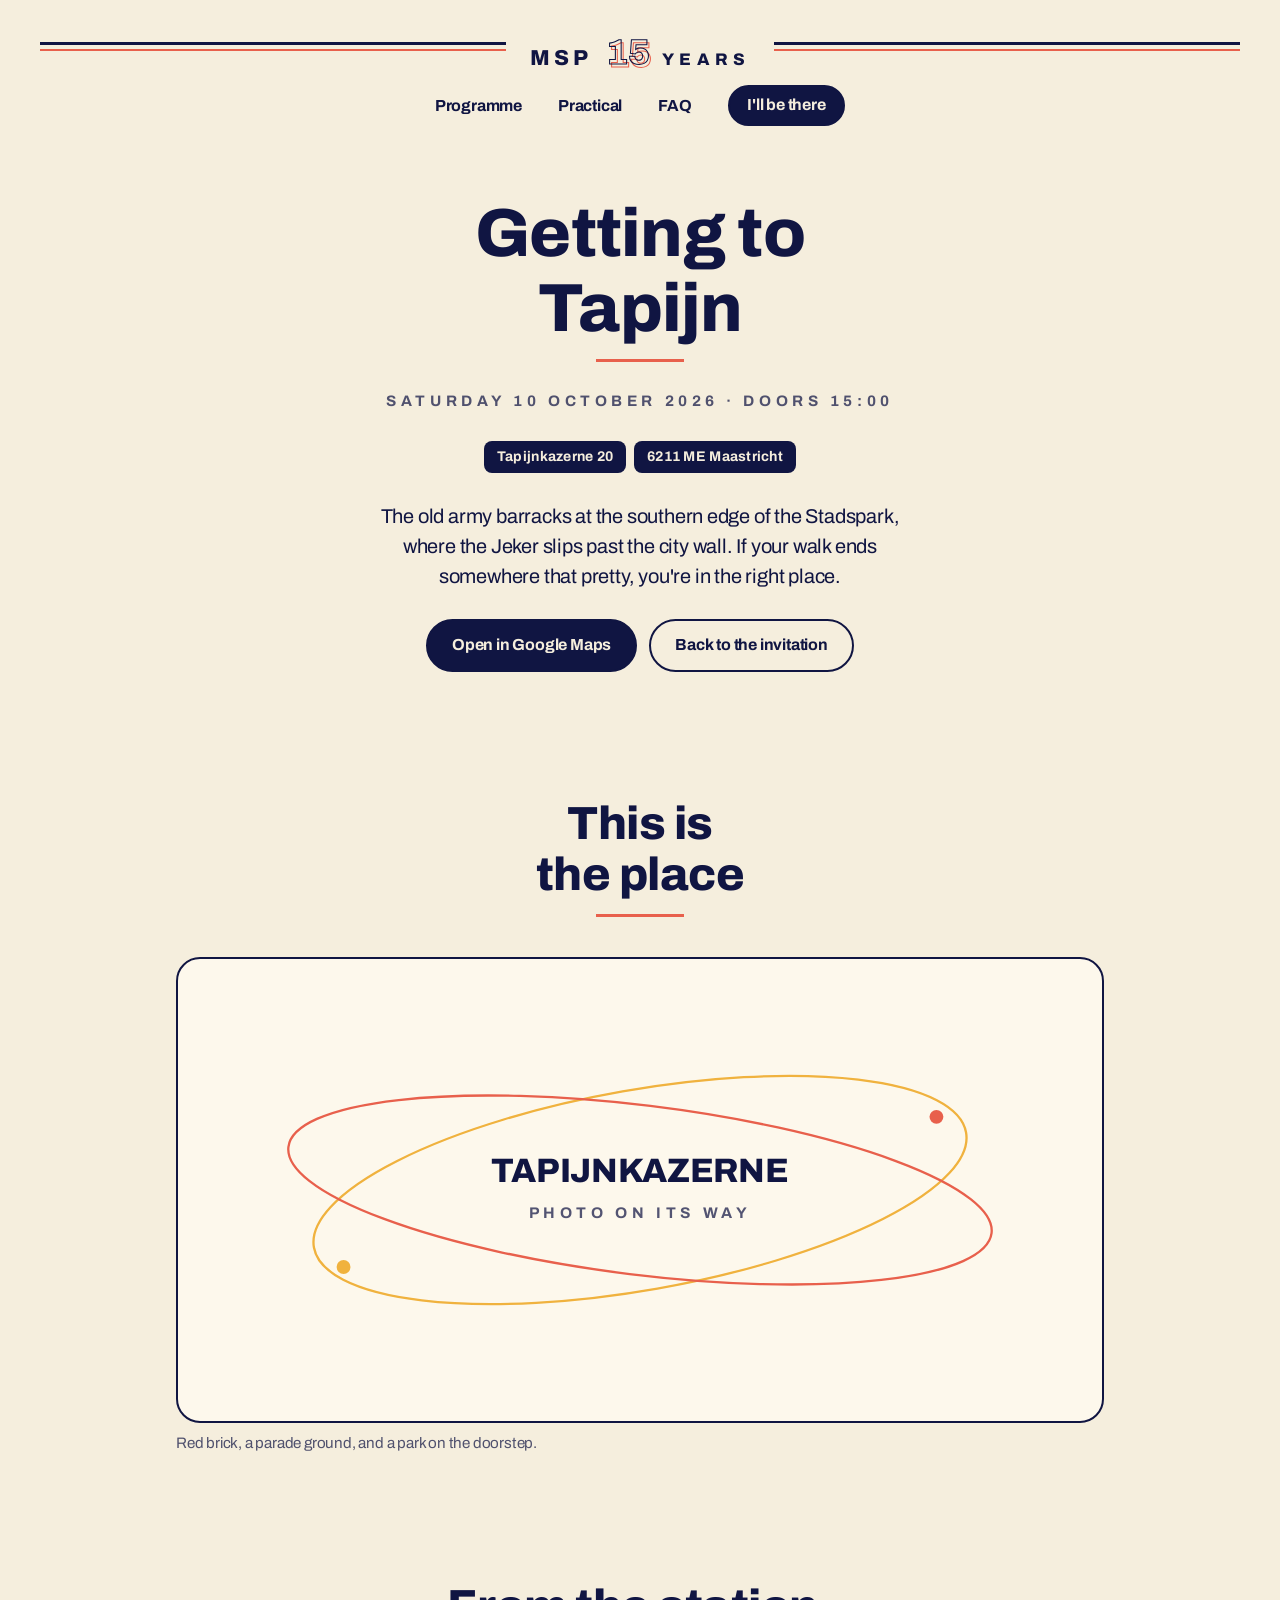
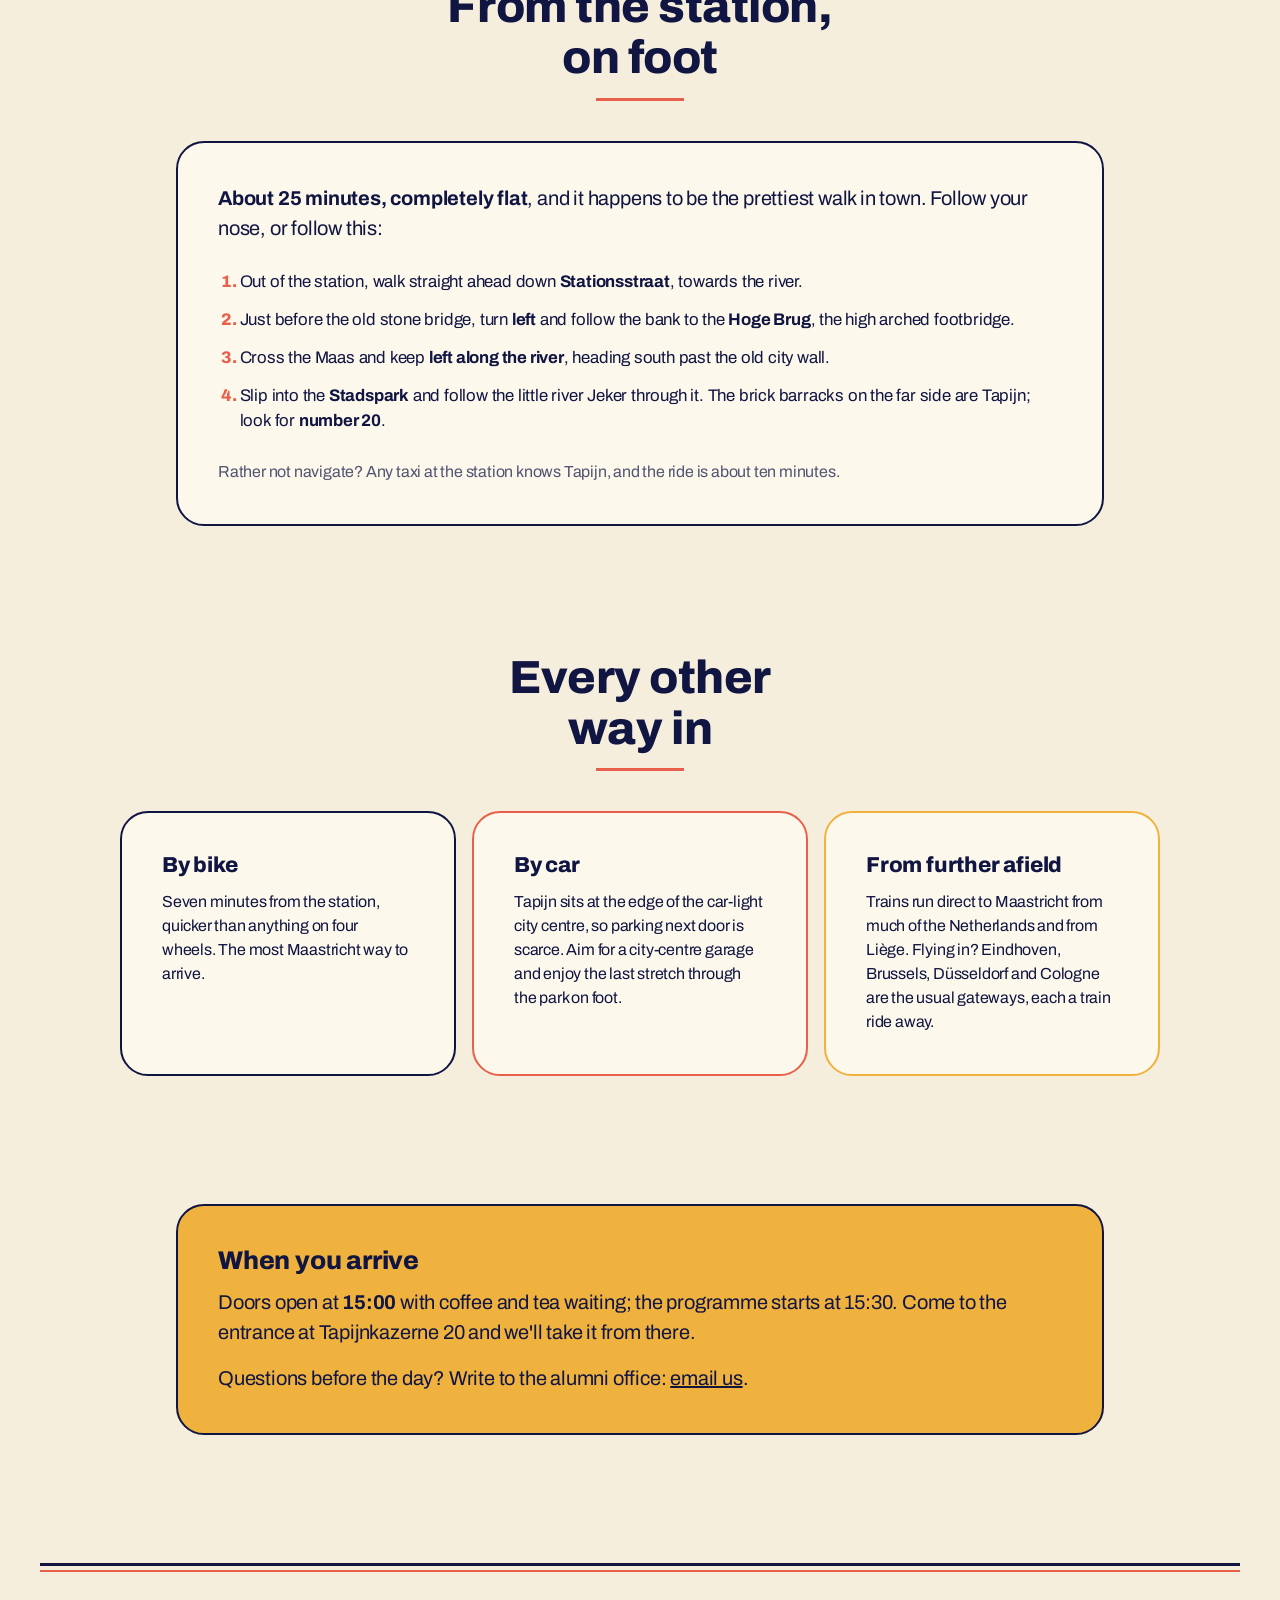
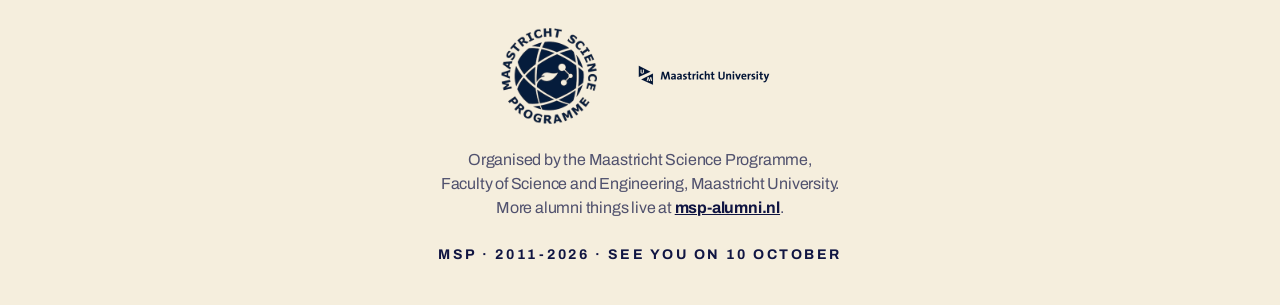
==== getting-there.html @ db596957 "Getting-there page: station walk, all routes in, photo slot pending" ====
<!DOCTYPE html>
<html lang="en">
<head>
  <meta charset="utf-8">
  <meta name="viewport" content="width=device-width, initial-scale=1">
  <title>Getting to Tapijn · MSP 15 Years</title>
  <meta name="description" content="How to find Tapijn, Tapijnkazerne 20, Maastricht, for the MSP 15 Years anniversary drinks on Saturday 10 October 2026. Walking route from the station, and every other way in.">
  <meta name="theme-color" content="#f5eedd">

  <meta property="og:title" content="Getting to Tapijn · MSP 15 Years">
  <meta property="og:description" content="The old barracks at the edge of the city park. A 25-minute flat walk from Maastricht station, and prettier than any commute you remember.">
  <meta property="og:image" content="https://msp-operations.github.io/msp-15-years/assets/img/og-image.jpg">
  <meta property="og:image:width" content="1200">
  <meta property="og:image:height" content="630">
  <meta property="og:url" content="https://msp-operations.github.io/msp-15-years/getting-there.html">
  <meta property="og:type" content="website">
  <meta name="twitter:card" content="summary_large_image">

  <link rel="icon" href="favicon.ico" sizes="32x32">
  <link rel="icon" href="favicon.svg" type="image/svg+xml">
  <link rel="apple-touch-icon" href="apple-touch-icon.png">

  <link rel="preload" href="assets/fonts/archivo-latin-var.woff2" as="font" type="font/woff2" crossorigin>
  <link rel="stylesheet" href="css/style.css">
</head>
<body>
  <a class="skip" href="#main">Skip to content</a>

  <header class="site-head">
    <div class="head-inner">
      <span class="rule-pair" aria-hidden="true"></span>
      <a class="mark" href="index.html" aria-label="MSP 15 years, back to the invitation">
        <span class="mark-msp">MSP</span>
        <svg class="mark-15" viewBox="0 0 290 230" aria-hidden="true" style="overflow: visible">
          <g font-family="'Archivo', Arial, sans-serif" font-weight="800" font-size="200" text-anchor="middle" fill="none">
            <text x="158" y="196" stroke="#e8604c" stroke-width="6">15</text>
            <text x="146" y="184" stroke="#101542" stroke-width="6">15</text>
          </g>
        </svg>
        <span class="mark-years">years</span>
      </a>
      <span class="rule-pair" aria-hidden="true"></span>
    </div>
    <nav aria-label="Main" class="head-nav">
      <a href="index.html#programme">Programme</a>
      <a href="index.html#practical">Practical</a>
      <a href="index.html#faq">FAQ</a>
      <a href="index.html#rsvp" class="btn btn-primary btn-small js-rsvp">I'll be there</a>
    </nav>
  </header>

  <main id="main">
    <section class="hero" id="top">
      <h1 class="two-line">
        <span class="line-serif">Getting to</span>
        <span class="line-sans">Tapijn</span>
      </h1>
      <p class="kicker">Saturday 10 October 2026 · doors 15:00</p>
      <p class="date-line">
        <span class="chip chip-dark">Tapijnkazerne 20</span>
        <span class="chip chip-dark">6211 ME Maastricht</span>
      </p>
      <p class="hero-pitch">The old army barracks at the southern edge of the Stadspark, where the
        Jeker slips past the city wall. If your walk ends somewhere that pretty, you're in the right
        place.</p>
      <p class="hero-cta">
        <a class="btn btn-primary" target="_blank" rel="noopener"
           href="https://maps.google.com/?q=Tapijn+by+EMG,+Tapijnkazerne+20,+6211+ME+Maastricht">Open in Google Maps</a>
        <a href="index.html" class="btn btn-ghost">Back to the invitation</a>
      </p>
    </section>

    <section class="section" id="venue-photo" aria-labelledby="venue-photo-h">
      <h2 class="two-line" id="venue-photo-h">
        <span class="line-serif">This is</span>
        <span class="line-sans">the place</span>
      </h2>
      <div class="photo-grid photo-grid--single">
        <figure class="reveal">
          <svg viewBox="0 0 1200 600" role="img" aria-label="Photo of the Tapijn barracks, coming soon"
               style="border: 2px solid #101542; border-radius: 1.5rem; background: #fdf8ec; width: 100%; height: auto; display: block">
            <g fill="none">
              <ellipse cx="600" cy="300" rx="430" ry="130" stroke="#f0b23e" stroke-width="3" transform="rotate(-10 600 300)"></ellipse>
              <ellipse cx="600" cy="300" rx="460" ry="110" stroke="#e8604c" stroke-width="3" transform="rotate(7 600 300)"></ellipse>
              <circle cx="985" cy="205" r="9" fill="#e8604c"></circle>
              <circle cx="215" cy="400" r="9" fill="#f0b23e"></circle>
            </g>
            <g font-family="'Archivo', Arial, sans-serif" text-anchor="middle" fill="#101542">
              <text x="600" y="290" font-weight="800" font-size="44">TAPIJNKAZERNE</text>
              <text x="600" y="336" font-weight="700" font-size="20" letter-spacing="6" fill="rgba(16,21,66,0.72)">PHOTO ON ITS WAY</text>
            </g>
          </svg>
          <figcaption>Red brick, a parade ground, and a park on the doorstep.</figcaption>
        </figure>
      </div>
    </section>

    <section class="section" id="walk" aria-labelledby="walk-h">
      <h2 class="two-line" id="walk-h">
        <span class="line-serif">From the station,</span>
        <span class="line-sans">on foot</span>
      </h2>
      <div class="card reveal">
        <p><strong>About 25 minutes, completely flat</strong>, and it happens to be the prettiest walk
          in town. Follow your nose, or follow this:</p>
        <ol class="route-steps">
          <li>Out of the station, walk straight ahead down <strong>Stationsstraat</strong>, towards
            the river.</li>
          <li>Just before the old stone bridge, turn <strong>left</strong> and follow the bank to the
            <strong>Hoge Brug</strong>, the high arched footbridge.</li>
          <li>Cross the Maas and keep <strong>left along the river</strong>, heading south past the
            old city wall.</li>
          <li>Slip into the <strong>Stadspark</strong> and follow the little river Jeker through it.
            The brick barracks on the far side are Tapijn; look for <strong>number 20</strong>.</li>
        </ol>
        <p class="route-note">Rather not navigate? Any taxi at the station knows Tapijn, and the ride
          is about ten minutes.</p>
      </div>
    </section>

    <section class="section" id="otherways" aria-labelledby="otherways-h">
      <h2 class="two-line" id="otherways-h">
        <span class="line-serif">Every other</span>
        <span class="line-sans">way in</span>
      </h2>
      <div class="prog-grid ways-grid">
        <article class="card reveal">
          <h3>By bike</h3>
          <p>Seven minutes from the station, quicker than anything on four wheels. The most
            Maastricht way to arrive.</p>
        </article>
        <article class="card card--red reveal">
          <h3>By car</h3>
          <p>Tapijn sits at the edge of the car-light city centre, so parking next door is scarce.
            Aim for a city-centre garage and enjoy the last stretch through the park on foot.</p>
        </article>
        <article class="card card--green reveal">
          <h3>From further afield</h3>
          <p>Trains run direct to Maastricht from much of the Netherlands and from Liège. Flying in?
            Eindhoven, Brussels, Düsseldorf and Cologne are the usual gateways, each a train ride
            away.</p>
        </article>
      </div>
    </section>

    <section class="section" id="arrival" aria-labelledby="arrival-h">
      <div class="card card--gold reveal">
        <h2 id="arrival-h">When you arrive</h2>
        <p>Doors open at <strong>15:00</strong> with coffee and tea waiting; the programme starts at
          15:30. Come to the entrance at Tapijnkazerne 20 and we'll take it from there.</p>
        <p>Questions before the day? Write to the alumni office: <a class="js-mail" href="#">email
          us</a><noscript> (msp-alumni [at] maastrichtuniversity [dot] nl)</noscript>.</p>
      </div>
    </section>
  </main>

  <footer class="site-foot">
    <span class="rule-pair rule-pair--full" aria-hidden="true"></span>
    <div class="foot-logos">
      <img src="assets/img/msp-logo-navy-480.png" alt="Maastricht Science Programme logo" width="120" height="121" loading="lazy">
      <img src="assets/img/um-logo-navy.png" alt="Maastricht University" width="180" height="48" loading="lazy">
    </div>
    <p class="foot-line">Organised by the Maastricht Science Programme,<br>
      Faculty of Science and Engineering, Maastricht University.<br>
      More alumni things live at <a href="https://msp-alumni.nl" target="_blank" rel="noopener">msp-alumni.nl</a>.</p>
    <p class="foot-copy">MSP · 2011-2026 · see you on 10 October</p>
  </footer>

  <script src="js/main.js"></script>
</body>
</html>
---- css/style.css ----
/* MSP 15 Years · the MSP15 anniversary identity: cream ground, ink/coral/amber
   linework, varsity outline numerals, all Archivo. Palette from
   Operations\Projects\MSP15 Anneversary\MSP15 Logo designs\Final palette designs. */

@font-face {
  font-family: "Archivo";
  src: url("../assets/fonts/archivo-latin-var.woff2") format("woff2");
  font-weight: 100 900;
  font-display: swap;
}

:root {
  --ink: #101542;
  --coral: #e8604c;
  --amber: #f0b23e;
  --cream: #f5eedd;
  --panel: #fdf8ec;
  --ink-soft: rgba(16, 21, 66, 0.72);
  --sans: "Archivo", Arial, sans-serif;
}

* { margin: 0; padding: 0; box-sizing: border-box; }

html { scroll-padding-top: 7rem; }
@media (prefers-reduced-motion: no-preference) {
  html { scroll-behavior: smooth; }
}

body {
  background: var(--cream);
  color: var(--ink);
  font-family: var(--sans);
  font-size: 1.25rem;
  line-height: 1.5;
  letter-spacing: -0.01em;
  -webkit-font-smoothing: antialiased;
}
@media (max-width: 767px) { body { font-size: 1.0625rem; } }

img { max-width: 100%; height: auto; display: block; }
[hidden] { display: none !important; }
a { color: inherit; }
::selection { background: var(--amber); color: var(--ink); }
:focus-visible { outline: 3px solid var(--ink); outline-offset: 3px; border-radius: 4px; }

.skip {
  position: absolute; left: 1rem; top: -4rem; z-index: 20;
  background: var(--ink); color: var(--cream);
  padding: .5rem 1rem; border-radius: 99rem; text-decoration: none;
  transition: top .2s;
}
.skip:focus { top: 1rem; }

/* ---------- the double rule: ink over coral ---------- */
.rule-pair {
  display: block; flex: 1 1 auto; height: 9px; min-width: 1rem;
  background: linear-gradient(var(--ink) 0 3px, transparent 3px 7px, var(--coral) 7px 9px);
}
.rule-pair--full { width: 100%; }

/* ---------- header ---------- */
.site-head { padding: 1.5rem clamp(1.25rem, 4vw, 2.5rem) 0; }
.head-inner { display: flex; align-items: center; gap: 1.5rem; }
.mark {
  display: flex; align-items: baseline; gap: .6rem;
  text-decoration: none; line-height: 1;
}
.mark-msp, .mark-years {
  font-weight: 800; letter-spacing: .18em; font-size: 1.35rem;
  color: var(--ink); text-transform: uppercase;
}
.mark-years { font-size: 1.05rem; letter-spacing: .3em; }
.mark-15 { width: 3.2rem; height: auto; transform: translateY(.5rem); }

.head-nav {
  display: flex; justify-content: center; align-items: center;
  gap: clamp(1rem, 3vw, 2.25rem);
  padding: 1rem 1.25rem 0; flex-wrap: wrap;
}
.head-nav a { text-decoration: none; font-size: 1rem; font-weight: 700; }
.head-nav a:not(.btn):hover { color: var(--coral); }

/* ---------- type ---------- */
.two-line {
  display: flex; flex-direction: column; align-items: center; text-align: center;
  gap: .05em; font-weight: 800; color: var(--ink); letter-spacing: -0.01em;
  position: relative; padding-bottom: 1.1rem;
}
.line-serif, .line-sans { line-height: 1.05; }
.two-line::after {
  content: ""; position: absolute; bottom: 0; left: 50%;
  width: 5.5rem; height: 3px; background: var(--coral);
  transform: translateX(-50%);
}
h1.two-line { font-size: clamp(2.25rem, 6.5vw, 4.25rem); }
h2.two-line { font-size: clamp(1.75rem, 4.5vw, 2.9rem); margin-bottom: 2.5rem; }

.kicker {
  font-size: .95rem; font-weight: 700; letter-spacing: .3em;
  text-transform: uppercase; color: var(--ink-soft);
}

/* ---------- hero ---------- */
.hero {
  max-width: 58rem; margin-inline: auto; text-align: center;
  padding: clamp(2.5rem, 8vh, 6rem) clamp(1.25rem, 4vw, 2.5rem) 4rem;
  display: flex; flex-direction: column; align-items: center; gap: 1.75rem;
}
.hero-logo { width: clamp(72px, 10vw, 104px); }
.hero-15 { width: clamp(170px, 28vw, 290px); height: auto; overflow: visible; }
@media (max-width: 640px) {
  .hero { gap: 1.1rem; padding-top: 1.75rem; padding-bottom: 2.5rem; }
  .hero-logo { display: none; }
}
.hero-pitch { max-width: 35rem; }
.date-line { display: flex; flex-wrap: wrap; gap: .5rem; justify-content: center; }
.hero-cta { display: flex; flex-wrap: wrap; gap: .75rem; justify-content: center; }

/* ---------- chips & buttons ---------- */
.chip {
  display: inline-block; font-size: .875rem; font-weight: 700;
  padding: .35rem .8rem; border-radius: .5rem; letter-spacing: .02em;
}
.chip-dark { background: var(--ink); color: var(--cream); }
.card .chip-dark { margin-bottom: 1rem; }

.btn {
  display: inline-block; font-family: var(--sans); font-weight: 700; font-size: 1rem;
  padding: .875rem 1.5rem; border-radius: 99rem; text-decoration: none;
  border: 2px solid var(--ink); cursor: pointer; line-height: 1.3;
}
.btn-small { padding: .5rem 1.1rem; font-size: .9rem; }
.btn-primary { background: var(--ink); color: var(--cream); }
.btn-ghost { color: var(--ink); background: transparent; }
.btn-dark { background: var(--ink); color: var(--cream); }
@media (prefers-reduced-motion: no-preference) {
  .btn { transition: transform .25s ease, background .2s, color .2s; }
  .btn:hover { transform: scale(1.03); }
}
.btn-primary:hover, .btn-dark:hover { background: var(--coral); color: var(--ink); border-color: var(--ink); }
.btn-ghost:hover { background: var(--ink); color: var(--cream); }

/* ---------- sections & cards ---------- */
.section {
  max-width: 70rem; margin-inline: auto;
  padding: 4rem clamp(1.25rem, 4vw, 2.5rem);
}
@media (max-width: 767px) { .section { padding-block: 2rem; } }
.card {
  background: var(--panel); color: var(--ink);
  border: 2px solid var(--ink); border-radius: 1.75rem;
  padding: clamp(1.5rem, 4vw, 2.5rem);
}
.card h2, .card h3 { line-height: 1.15; margin-bottom: .75rem; font-size: 1.6rem; font-weight: 800; }
.card p + p { margin-top: 1rem; }

/* accent cycle: ink / coral / amber, carried by borders and chips */
.card--red { border-color: var(--coral); }
.card--red .chip-dark { background: var(--coral); color: var(--ink); }
.card--green { border-color: var(--amber); }
.card--green .chip-dark { background: var(--amber); color: var(--ink); }
.card--gold { background: var(--amber); border-color: var(--ink); }

/* the RSVP card gets the loud treatment */
#rsvp .card { background: var(--coral); border-color: var(--ink); }

#occasion .card, #practical .card, #rsvp .card { max-width: 58rem; margin-inline: auto; }

/* programme grid, with the orbit motif behind it */
.section-arc {
  position: relative;
  background-image: url("data:image/svg+xml,%3Csvg xmlns='http://www.w3.org/2000/svg' viewBox='0 0 1440 560'%3E%3Cg fill='none'%3E%3Cellipse cx='1120' cy='150' rx='380' ry='120' stroke='%23f0b23e' stroke-width='3' transform='rotate(-14 1120 150)'/%3E%3Ccircle cx='1420' cy='70' r='9' fill='%23e8604c'/%3E%3Cellipse cx='240' cy='470' rx='300' ry='100' stroke='%23101542' stroke-width='2.5' transform='rotate(-12 240 470)'/%3E%3Ccircle cx='-10' cy='430' r='8' fill='%23f0b23e'/%3E%3C/g%3E%3C/svg%3E");
  background-repeat: no-repeat; background-position: 50% 100%; background-size: 115% auto;
  padding-bottom: 8rem;
}
.prog-grid {
  display: grid; gap: 1rem;
  grid-template-columns: repeat(3, 1fr);
}
@media (max-width: 991px) { .prog-grid { grid-template-columns: repeat(2, 1fr); } }
@media (max-width: 640px) { .prog-grid { grid-template-columns: 1fr; } }
.prog-grid h3 { font-size: 1.35rem; }
.prog-grid p { font-size: 1rem; }

/* hats-in-the-air filmstrip */
.hats-intro { text-align: center; margin-bottom: 1.5rem; }
.hats-strip {
  display: flex; gap: 1rem; overflow-x: auto;
  scroll-snap-type: x proximity; -webkit-overflow-scrolling: touch;
  padding: .25rem .25rem 1rem;
  scrollbar-color: var(--ink) var(--cream);
}
.hats-strip::-webkit-scrollbar { height: 8px; }
.hats-strip::-webkit-scrollbar-thumb { background: var(--ink); border-radius: 99rem; }
.hats-strip::-webkit-scrollbar-track { background: transparent; }
.hat-card {
  position: relative; flex: 0 0 clamp(270px, 60vw, 430px);
  border: 2px solid var(--ink); border-radius: 1.5rem; overflow: hidden;
  background: var(--panel); scroll-snap-align: center; margin: 0;
}
.hat-card img { width: 100%; height: 100%; aspect-ratio: 4 / 3; object-fit: cover; }

/* photos */
.photo-grid { display: grid; gap: 1rem; grid-template-columns: 1fr 1fr; }
@media (max-width: 767px) { .photo-grid { grid-template-columns: 1fr; } }
.photo-grid figure img {
  border-radius: 1.5rem; width: 100%; object-fit: cover;
  border: 2px solid var(--ink);
}
.photo-grid figcaption { font-size: .95rem; margin-top: .6rem; color: var(--ink-soft); }
.photos-note { margin-top: 1.5rem; text-align: center; color: var(--ink-soft); font-size: 1rem; }

/* getting-there page */
.photo-grid--single { grid-template-columns: 1fr; max-width: 58rem; margin-inline: auto; }
.route-steps { margin: 1.25rem 0 0 1.35rem; }
.route-steps li { padding: .4rem 0; font-size: 1.05rem; }
.route-steps li::marker { font-weight: 800; color: var(--coral); }
.route-note { margin-top: 1.25rem; font-size: 1rem; color: var(--ink-soft); }
#walk .card, #arrival .card { max-width: 58rem; margin-inline: auto; }
.ways-grid h3 { font-size: 1.35rem; }
.ways-grid p { font-size: 1rem; }

/* facts */
.fact-list { list-style: none; }
.fact-list li { padding: .55rem 0; border-bottom: 1px solid rgba(16, 21, 66, .18); font-size: 1.05rem; }
.fact-list li:last-child { border-bottom: 0; }
.fact-list a { color: inherit; font-weight: 700; }

/* rsvp */
.rsvp-actions { margin-top: 1.25rem; }
.rsvp-note { font-size: .95rem; margin-top: 1.25rem; }

/* calendar + share */
.cal-actions, .share-actions {
  display: flex; flex-wrap: wrap; gap: .75rem; justify-content: center; margin-top: .5rem;
}
#calendar { text-align: center; }
.share-block { text-align: center; max-width: 42rem; margin-inline: auto; }
.share-block p { margin-bottom: 1.5rem; }

/* faq */
.faq-list { display: grid; gap: 1rem; max-width: 58rem; margin-inline: auto; }
.faq-list details { padding: 1.25rem 1.75rem; border-radius: 1.5rem; }
.faq-list details:hover { background: #fffdf4; }
.faq-list summary {
  font-weight: 700; font-size: 1.15rem; cursor: pointer;
  list-style: none; position: relative; padding-right: 2rem;
}
.faq-list summary::-webkit-details-marker { display: none; }
.faq-list summary::after {
  content: ""; position: absolute; right: .25rem; top: .3em;
  width: .6em; height: .6em;
  border-right: 3px solid var(--coral); border-bottom: 3px solid var(--coral);
  transform: rotate(45deg); transition: transform .2s;
}
.faq-list details[open] summary::after { transform: rotate(225deg); top: .5em; }
.faq-list details[open] summary { margin-bottom: .6rem; }
.faq-list p { font-size: 1rem; }

/* ---------- footer ---------- */
.site-foot {
  margin-top: 4rem; padding: 0 clamp(1.25rem, 4vw, 2.5rem) 2.5rem;
  display: flex; flex-direction: column; align-items: center; gap: 1.5rem; text-align: center;
}
.site-foot .rule-pair--full { margin-bottom: 2rem; }
.foot-logos { display: flex; align-items: center; gap: 2rem; flex-wrap: wrap; justify-content: center; }
.foot-logos img { width: auto; }
.foot-logos img:first-child { height: 96px; }
.foot-logos img:last-child { height: 40px; }
.foot-line { font-size: 1rem; color: var(--ink-soft); }
.foot-line a { font-weight: 700; color: var(--ink); }
.privacy { max-width: 42rem; font-size: .9rem; color: var(--ink-soft); }
.privacy summary { cursor: pointer; font-weight: 700; color: var(--ink); }
.privacy p { margin-top: .75rem; text-align: left; }
.foot-copy {
  font-size: .875rem; color: var(--ink); font-weight: 700; letter-spacing: .18em;
  text-transform: uppercase;
}

/* ---------- reveals (gated on html.js so no-JS visitors see everything) ---------- */
@media (prefers-reduced-motion: no-preference) {
  .js .reveal {
    opacity: 0; transform: translateY(24px);
    transition: opacity .6s ease, transform .6s ease;
    transition-delay: var(--d, 0s);
  }
  .js .reveal.in { opacity: 1; transform: none; }
}
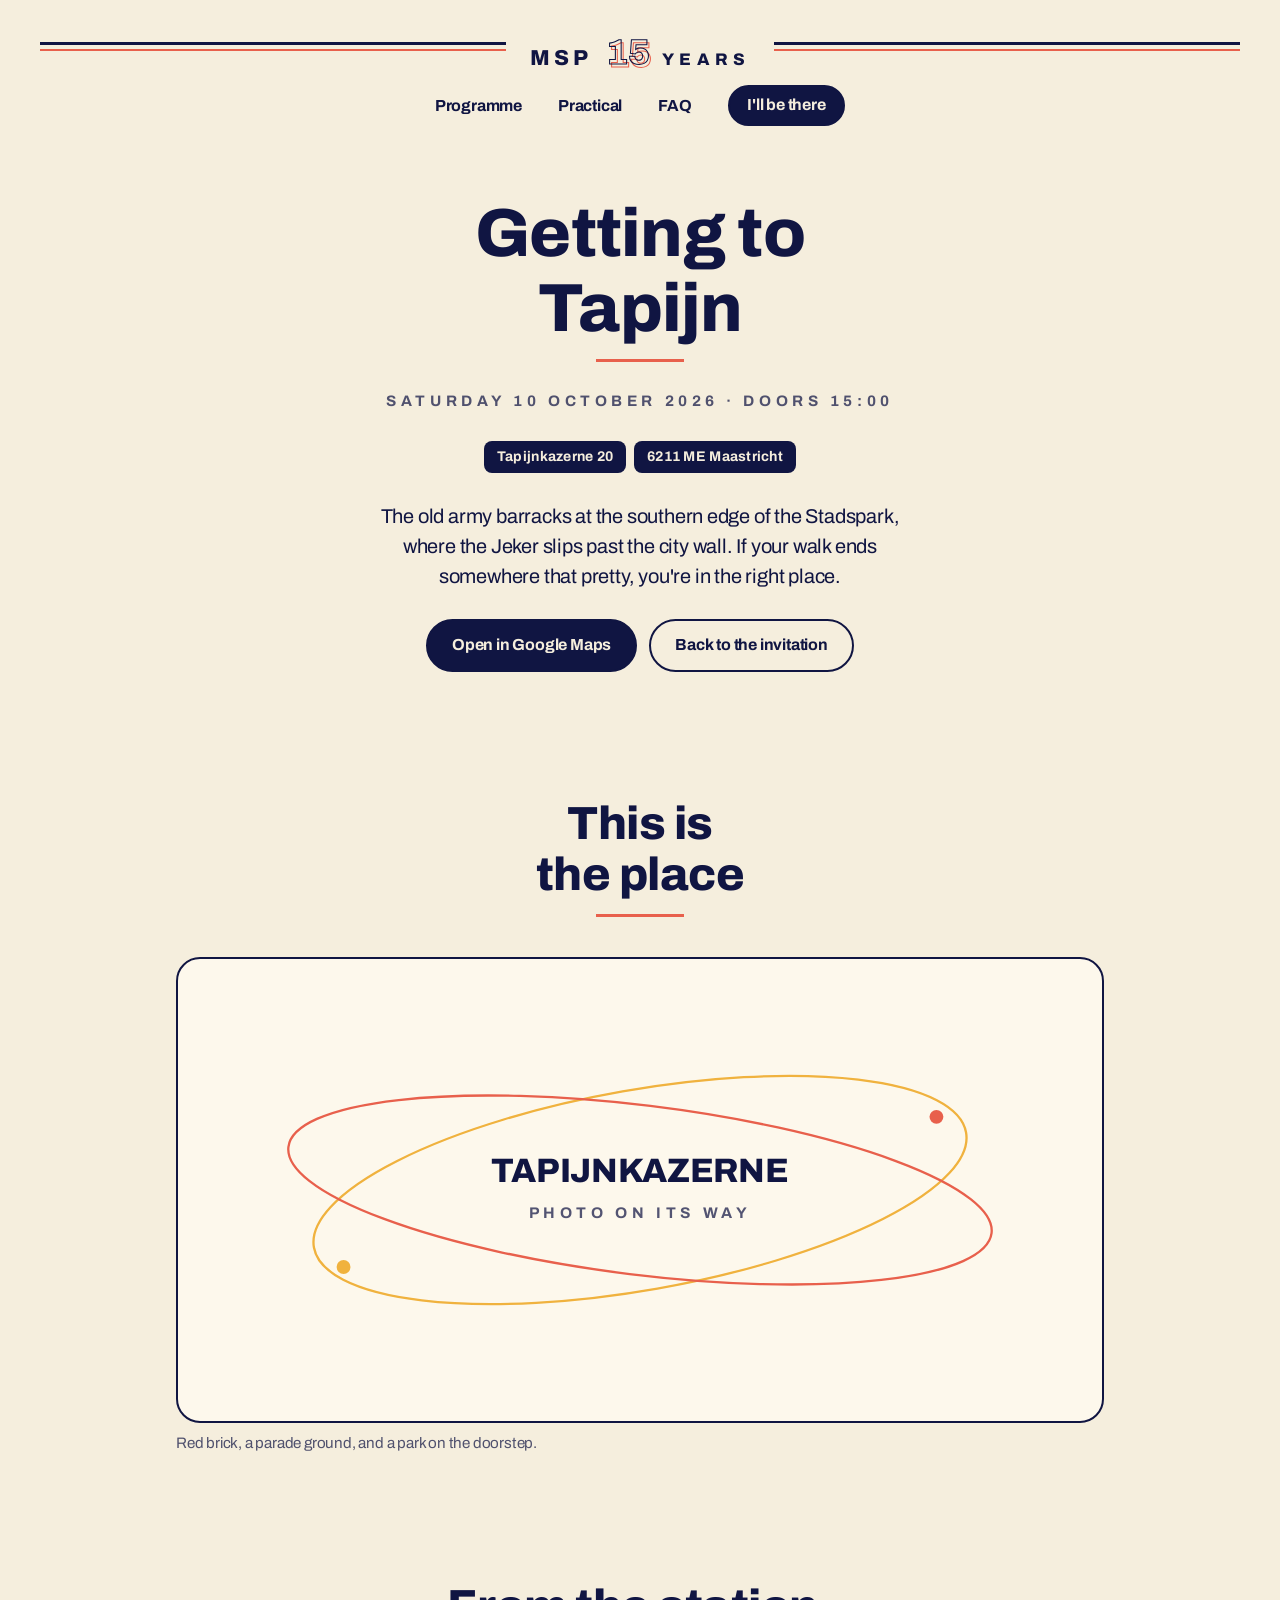
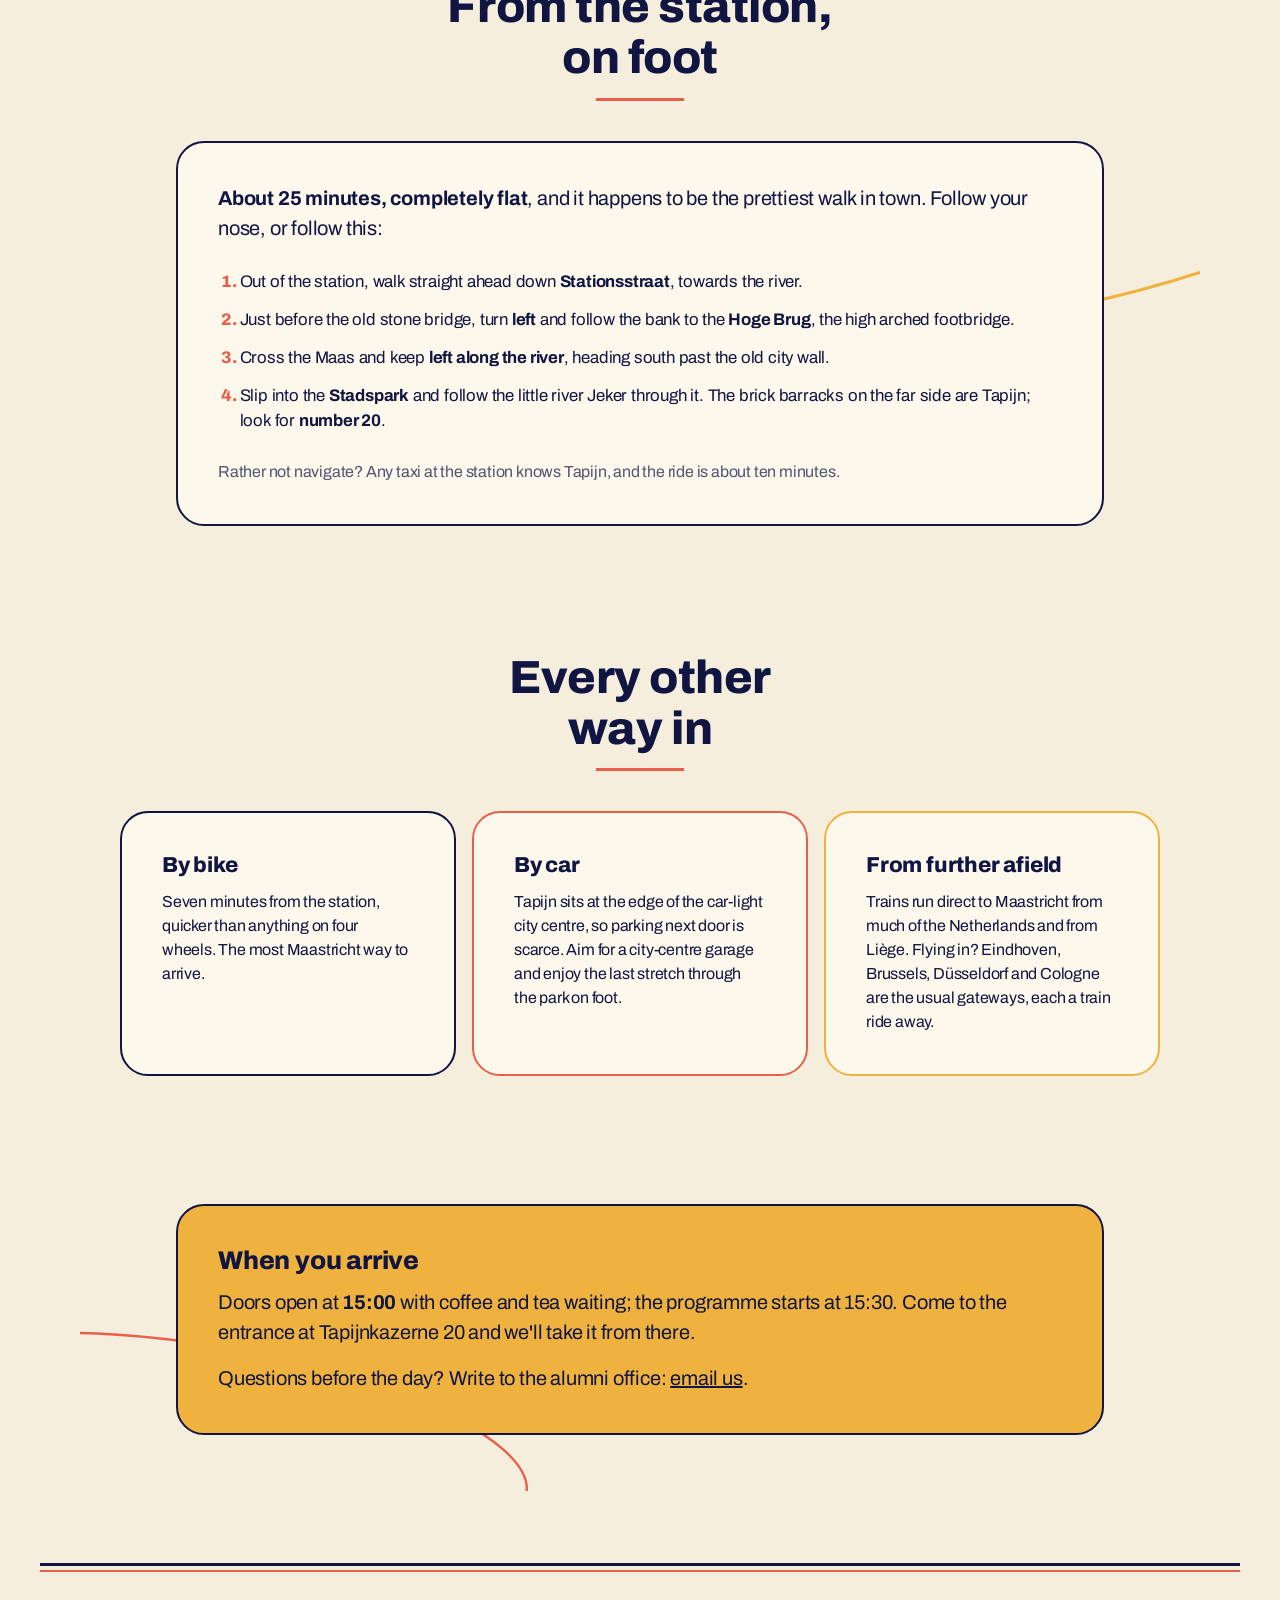
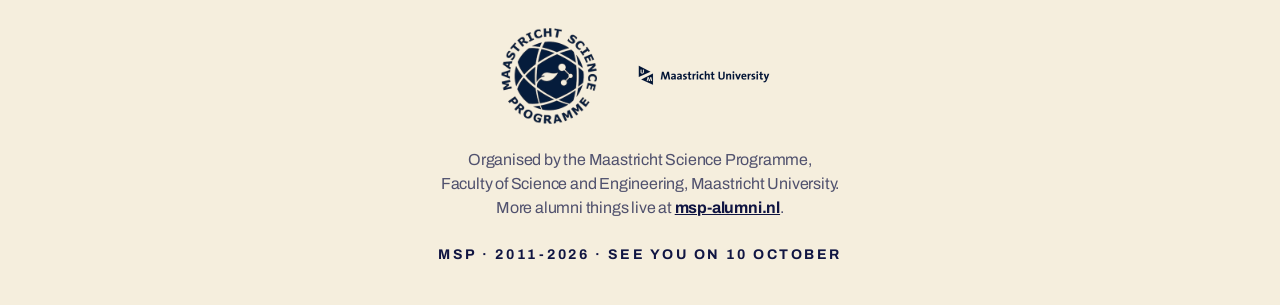
==== commit 3a12a398: "Spread the orbit motif: photos, FAQ and share sections plus the directions page" ====
--- a/getting-there.html
+++ b/getting-there.html
@@ -95,7 +95,7 @@
       </div>
     </section>
 
-    <section class="section" id="walk" aria-labelledby="walk-h">
+    <section class="section arc-tr" id="walk" aria-labelledby="walk-h">
       <h2 class="two-line" id="walk-h">
         <span class="line-serif">From the station,</span>
         <span class="line-sans">on foot</span>
@@ -143,7 +143,7 @@
       </div>
     </section>
 
-    <section class="section" id="arrival" aria-labelledby="arrival-h">
+    <section class="section arc-bl" id="arrival" aria-labelledby="arrival-h">
       <div class="card card--gold reveal">
         <h2 id="arrival-h">When you arrive</h2>
         <p>Doors open at <strong>15:00</strong> with coffee and tea waiting; the programme starts at
--- a/css/style.css
+++ b/css/style.css
@@ -106,11 +106,15 @@
   padding: clamp(2.5rem, 8vh, 6rem) clamp(1.25rem, 4vw, 2.5rem) 4rem;
   display: flex; flex-direction: column; align-items: center; gap: 1.75rem;
 }
-.hero-logo { width: clamp(72px, 10vw, 104px); }
-.hero-15 { width: clamp(170px, 28vw, 290px); height: auto; overflow: visible; }
+.hero-lockup {
+  display: flex; align-items: center; justify-content: center;
+  gap: clamp(.9rem, 3vw, 1.75rem);
+}
+.hero-logo { width: clamp(76px, 11vw, 118px); }
+.hero-15 { width: clamp(150px, 24vw, 250px); height: auto; overflow: visible; }
 @media (max-width: 640px) {
   .hero { gap: 1.1rem; padding-top: 1.75rem; padding-bottom: 2.5rem; }
-  .hero-logo { display: none; }
+  .hero-logo { width: 64px; }
 }
 .hero-pitch { max-width: 35rem; }
 .date-line { display: flex; flex-wrap: wrap; gap: .5rem; justify-content: center; }
@@ -173,6 +177,19 @@
   background-repeat: no-repeat; background-position: 50% 100%; background-size: 115% auto;
   padding-bottom: 8rem;
 }
+/* orbit accents for other sections: same motif, lighter touch. The rule of the
+   house: lines may pass behind solid cards and photos, never behind bare text,
+   so these sit at mid-height where the section's cards are. */
+.arc-tr {
+  background-image: url("data:image/svg+xml,%3Csvg xmlns='http://www.w3.org/2000/svg' viewBox='0 0 800 300'%3E%3Cg fill='none'%3E%3Cellipse cx='660' cy='55' rx='360' ry='105' stroke='%23f0b23e' stroke-width='3' transform='rotate(-12 660 55)'/%3E%3Ccircle cx='330' cy='140' r='8' fill='%23e8604c'/%3E%3C/g%3E%3C/svg%3E");
+  background-repeat: no-repeat; background-position: 100% 62%; background-size: min(52rem, 95%) auto;
+}
+.arc-bl {
+  background-image: url("data:image/svg+xml,%3Csvg xmlns='http://www.w3.org/2000/svg' viewBox='0 0 800 300'%3E%3Cg fill='none'%3E%3Cellipse cx='140' cy='245' rx='330' ry='95' stroke='%23e8604c' stroke-width='2.5' transform='rotate(10 140 245)'/%3E%3Ccircle cx='470' cy='160' r='8' fill='%23f0b23e'/%3E%3C/g%3E%3C/svg%3E");
+  background-repeat: no-repeat; background-position: 0 88%; background-size: min(48rem, 90%) auto;
+}
+#share.arc-tr { background-position: 100% 100%; background-size: min(38rem, 75%) auto; }
+
 .prog-grid {
   display: grid; gap: 1rem;
   grid-template-columns: repeat(3, 1fr);
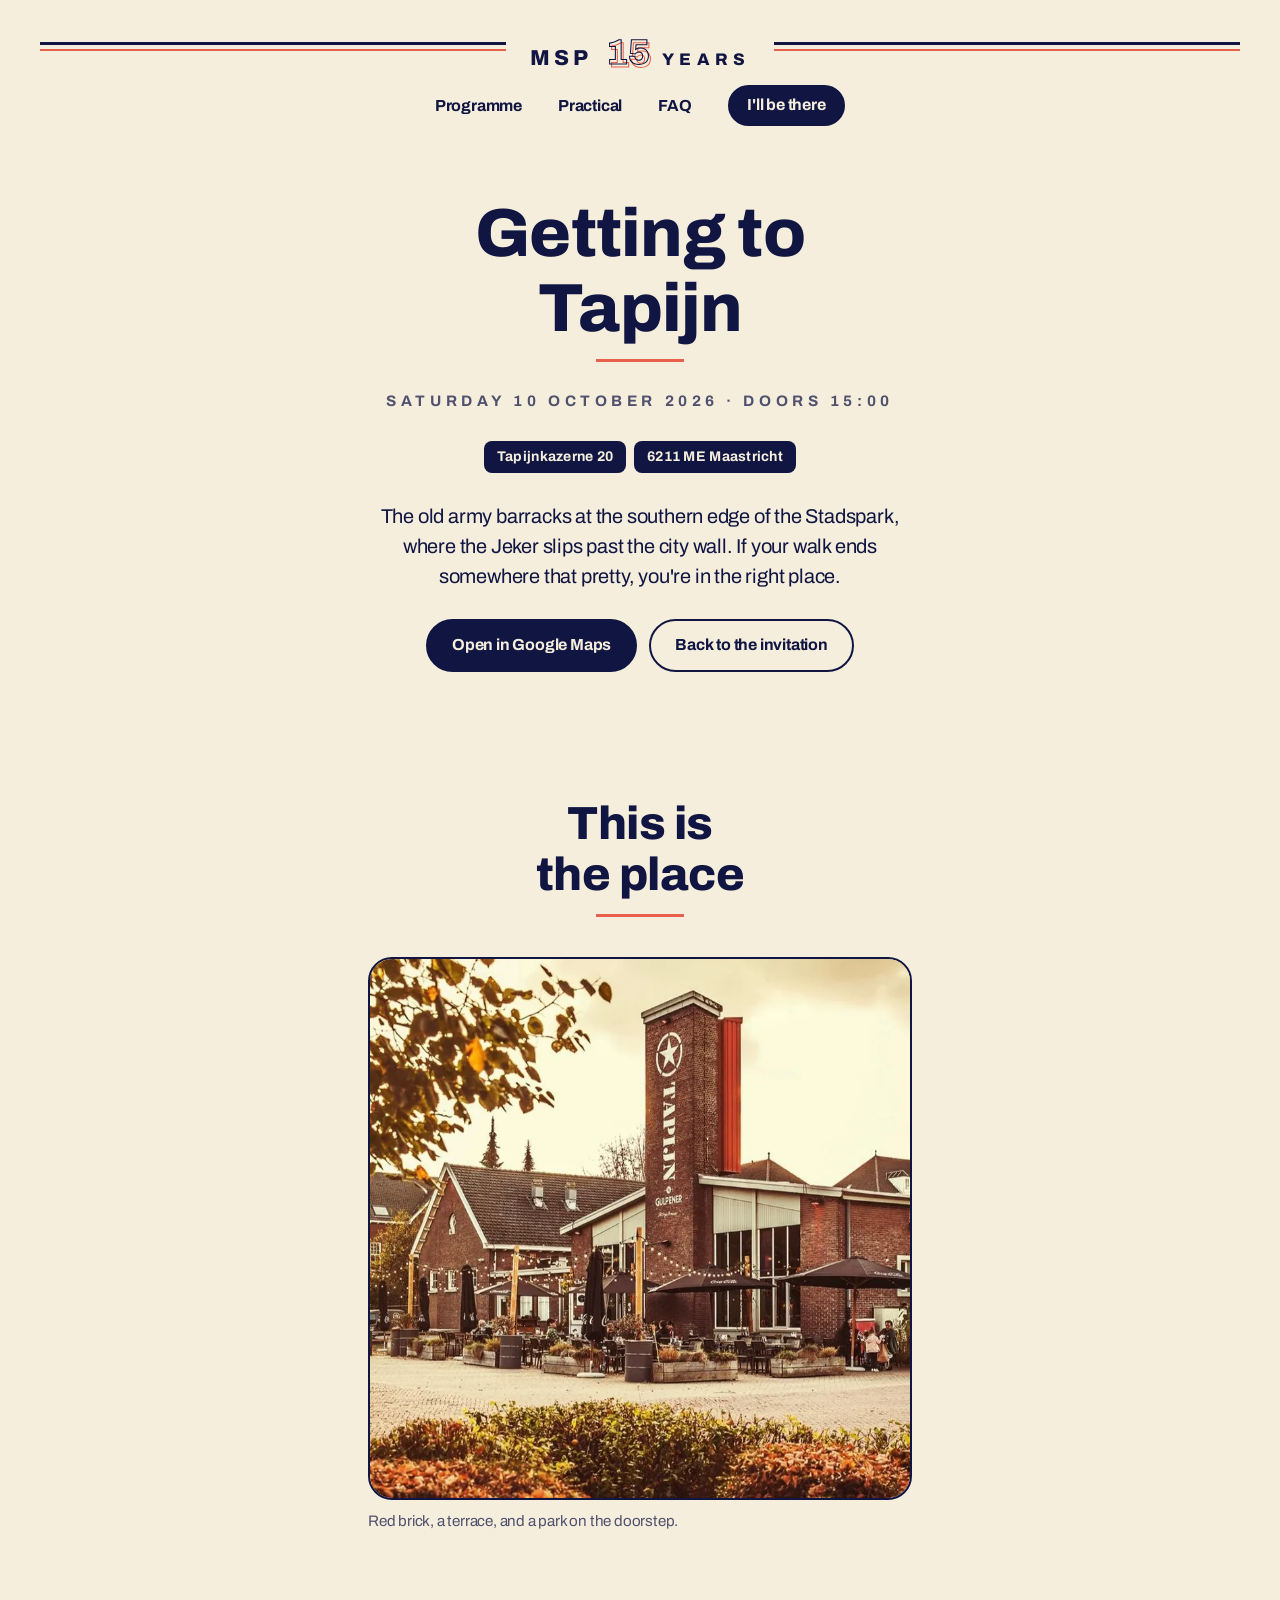
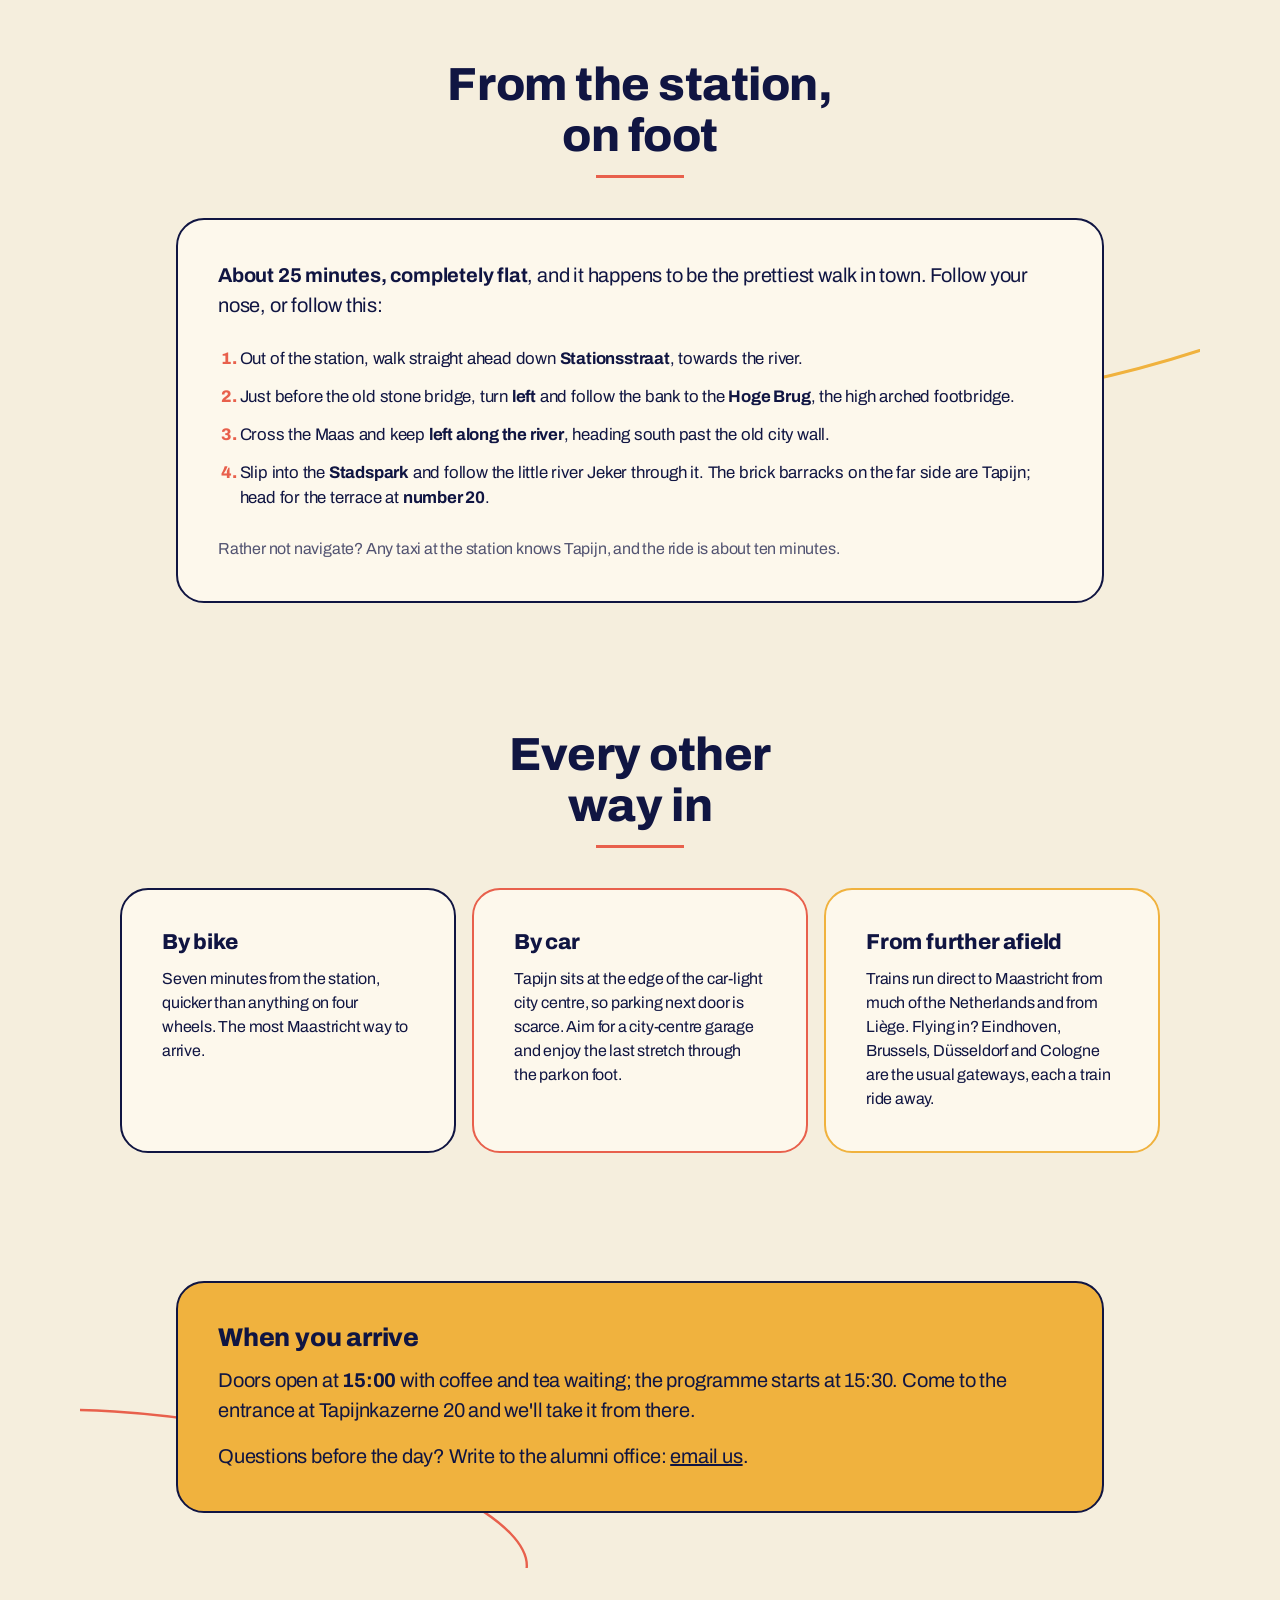
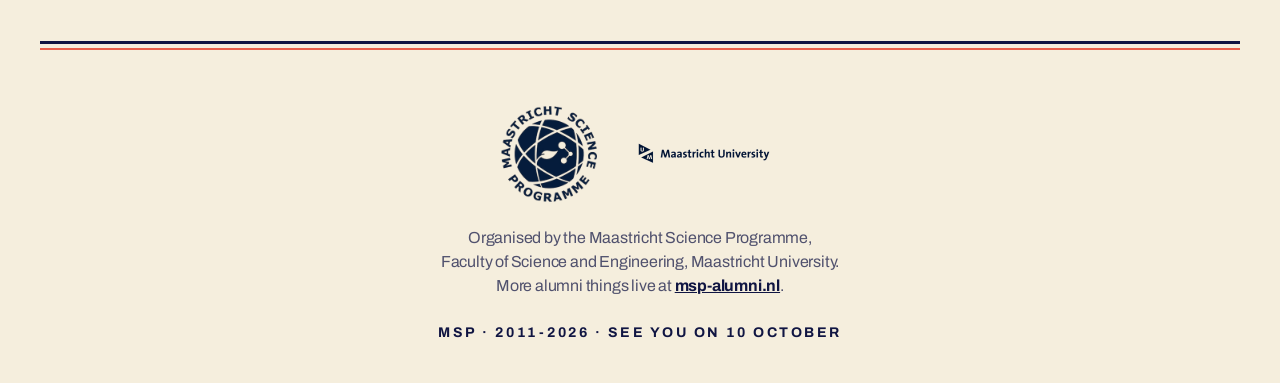
==== commit af230aee: "Real photos: Minderbroedersberg then + FSE now, Tapijn terrace on the directions page" ====
--- a/getting-there.html
+++ b/getting-there.html
@@ -76,21 +76,13 @@
         <span class="line-sans">the place</span>
       </h2>
       <div class="photo-grid photo-grid--single">
-        <figure class="reveal">
-          <svg viewBox="0 0 1200 600" role="img" aria-label="Photo of the Tapijn barracks, coming soon"
-               style="border: 2px solid #101542; border-radius: 1.5rem; background: #fdf8ec; width: 100%; height: auto; display: block">
-            <g fill="none">
-              <ellipse cx="600" cy="300" rx="430" ry="130" stroke="#f0b23e" stroke-width="3" transform="rotate(-10 600 300)"></ellipse>
-              <ellipse cx="600" cy="300" rx="460" ry="110" stroke="#e8604c" stroke-width="3" transform="rotate(7 600 300)"></ellipse>
-              <circle cx="985" cy="205" r="9" fill="#e8604c"></circle>
-              <circle cx="215" cy="400" r="9" fill="#f0b23e"></circle>
-            </g>
-            <g font-family="'Archivo', Arial, sans-serif" text-anchor="middle" fill="#101542">
-              <text x="600" y="290" font-weight="800" font-size="44">TAPIJNKAZERNE</text>
-              <text x="600" y="336" font-weight="700" font-size="20" letter-spacing="6" fill="rgba(16,21,66,0.72)">PHOTO ON ITS WAY</text>
-            </g>
-          </svg>
-          <figcaption>Red brick, a parade ground, and a park on the doorstep.</figcaption>
+        <figure class="reveal figure-tapijn">
+          <picture>
+            <source type="image/webp" srcset="assets/img/tapijn-800.webp">
+            <img src="assets/img/tapijn-800.jpg" width="800" height="799" loading="lazy" decoding="async"
+                 alt="The Tapijn terrace under the old brick brewery tower, parasols and fairy lights out">
+          </picture>
+          <figcaption>Red brick, a terrace, and a park on the doorstep.</figcaption>
         </figure>
       </div>
     </section>
@@ -111,7 +103,8 @@
           <li>Cross the Maas and keep <strong>left along the river</strong>, heading south past the
             old city wall.</li>
           <li>Slip into the <strong>Stadspark</strong> and follow the little river Jeker through it.
-            The brick barracks on the far side are Tapijn; look for <strong>number 20</strong>.</li>
+            The brick barracks on the far side are Tapijn; head for the terrace at
+            <strong>number 20</strong>.</li>
         </ol>
         <p class="route-note">Rather not navigate? Any taxi at the station knows Tapijn, and the ride
           is about ten minutes.</p>
--- a/css/style.css
+++ b/css/style.css
@@ -226,6 +226,8 @@
 }
 .photo-grid figcaption { font-size: .95rem; margin-top: .6rem; color: var(--ink-soft); }
 .photos-note { margin-top: 1.5rem; text-align: center; color: var(--ink-soft); font-size: 1rem; }
+.ph-credit { display: block; font-size: .8rem; color: var(--ink-soft); margin-top: .15rem; }
+.figure-tapijn { max-width: 34rem; margin-inline: auto; }
 
 /* getting-there page */
 .photo-grid--single { grid-template-columns: 1fr; max-width: 58rem; margin-inline: auto; }
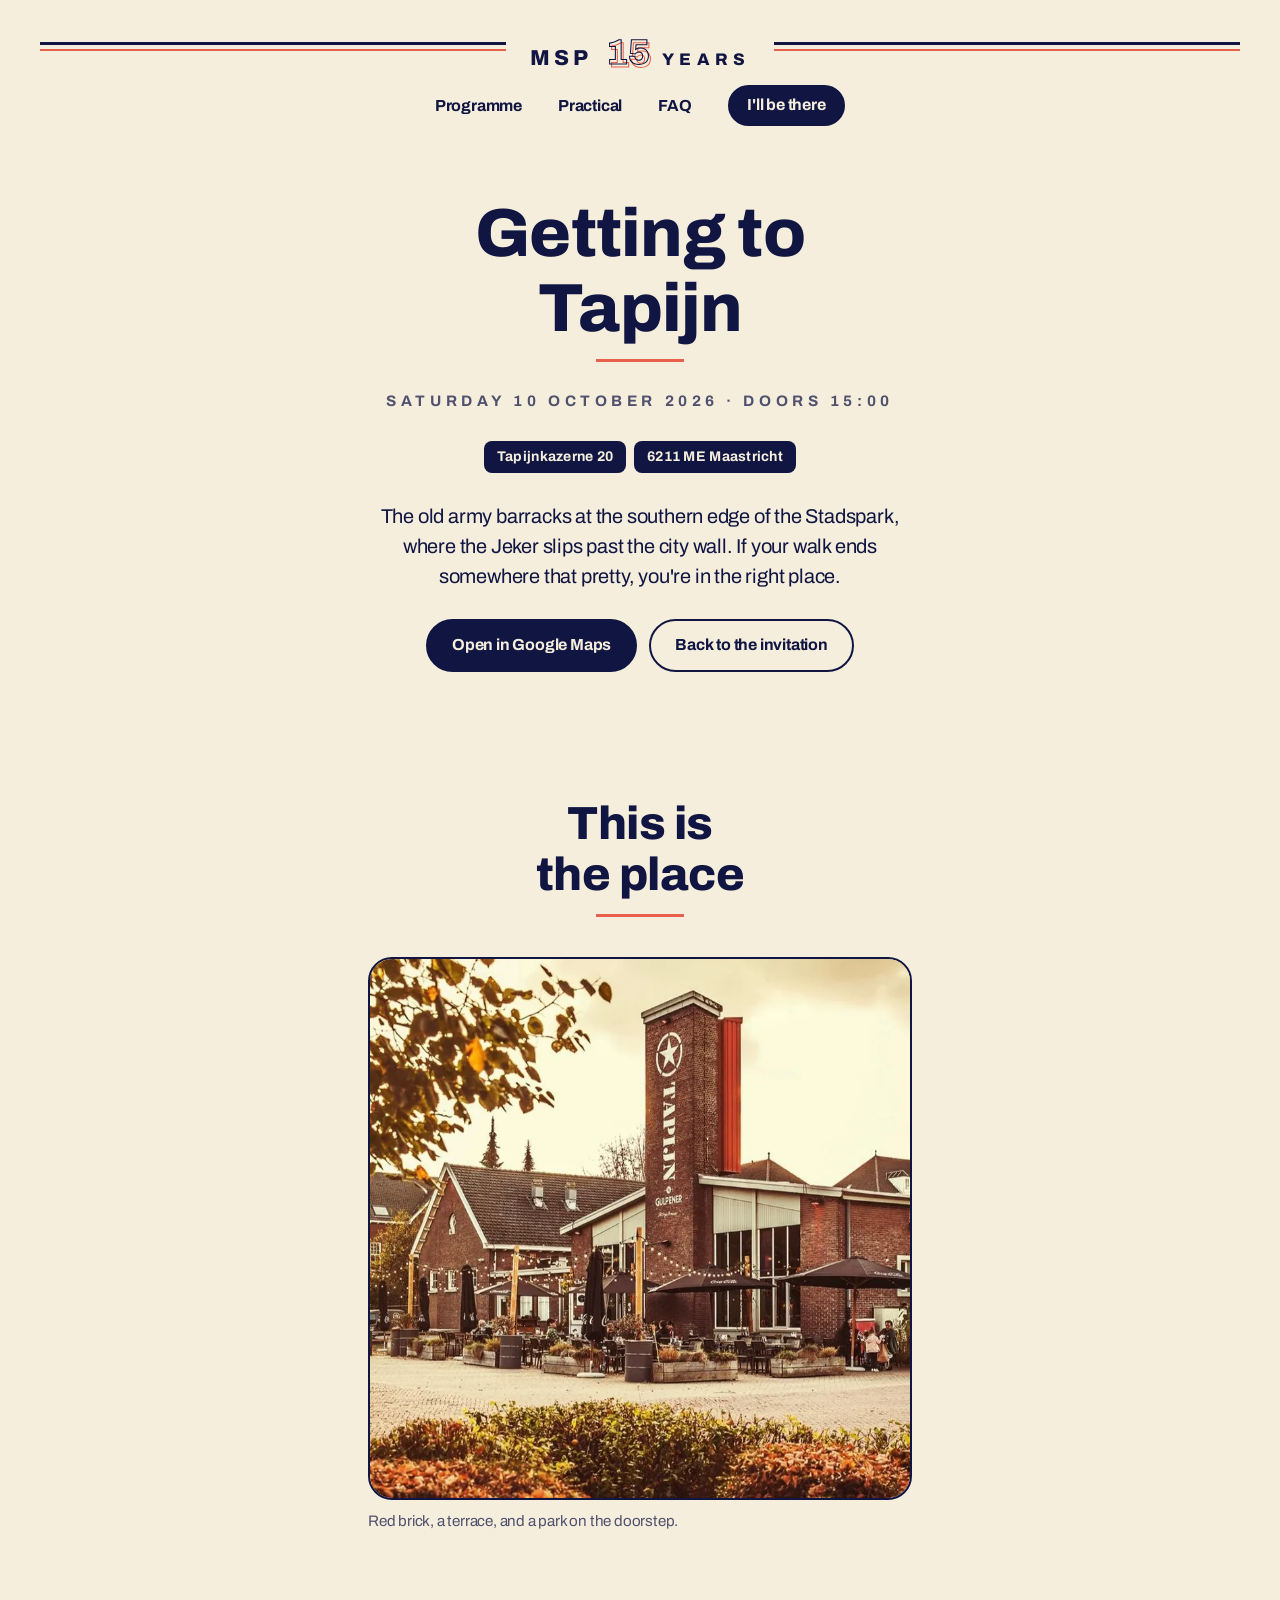
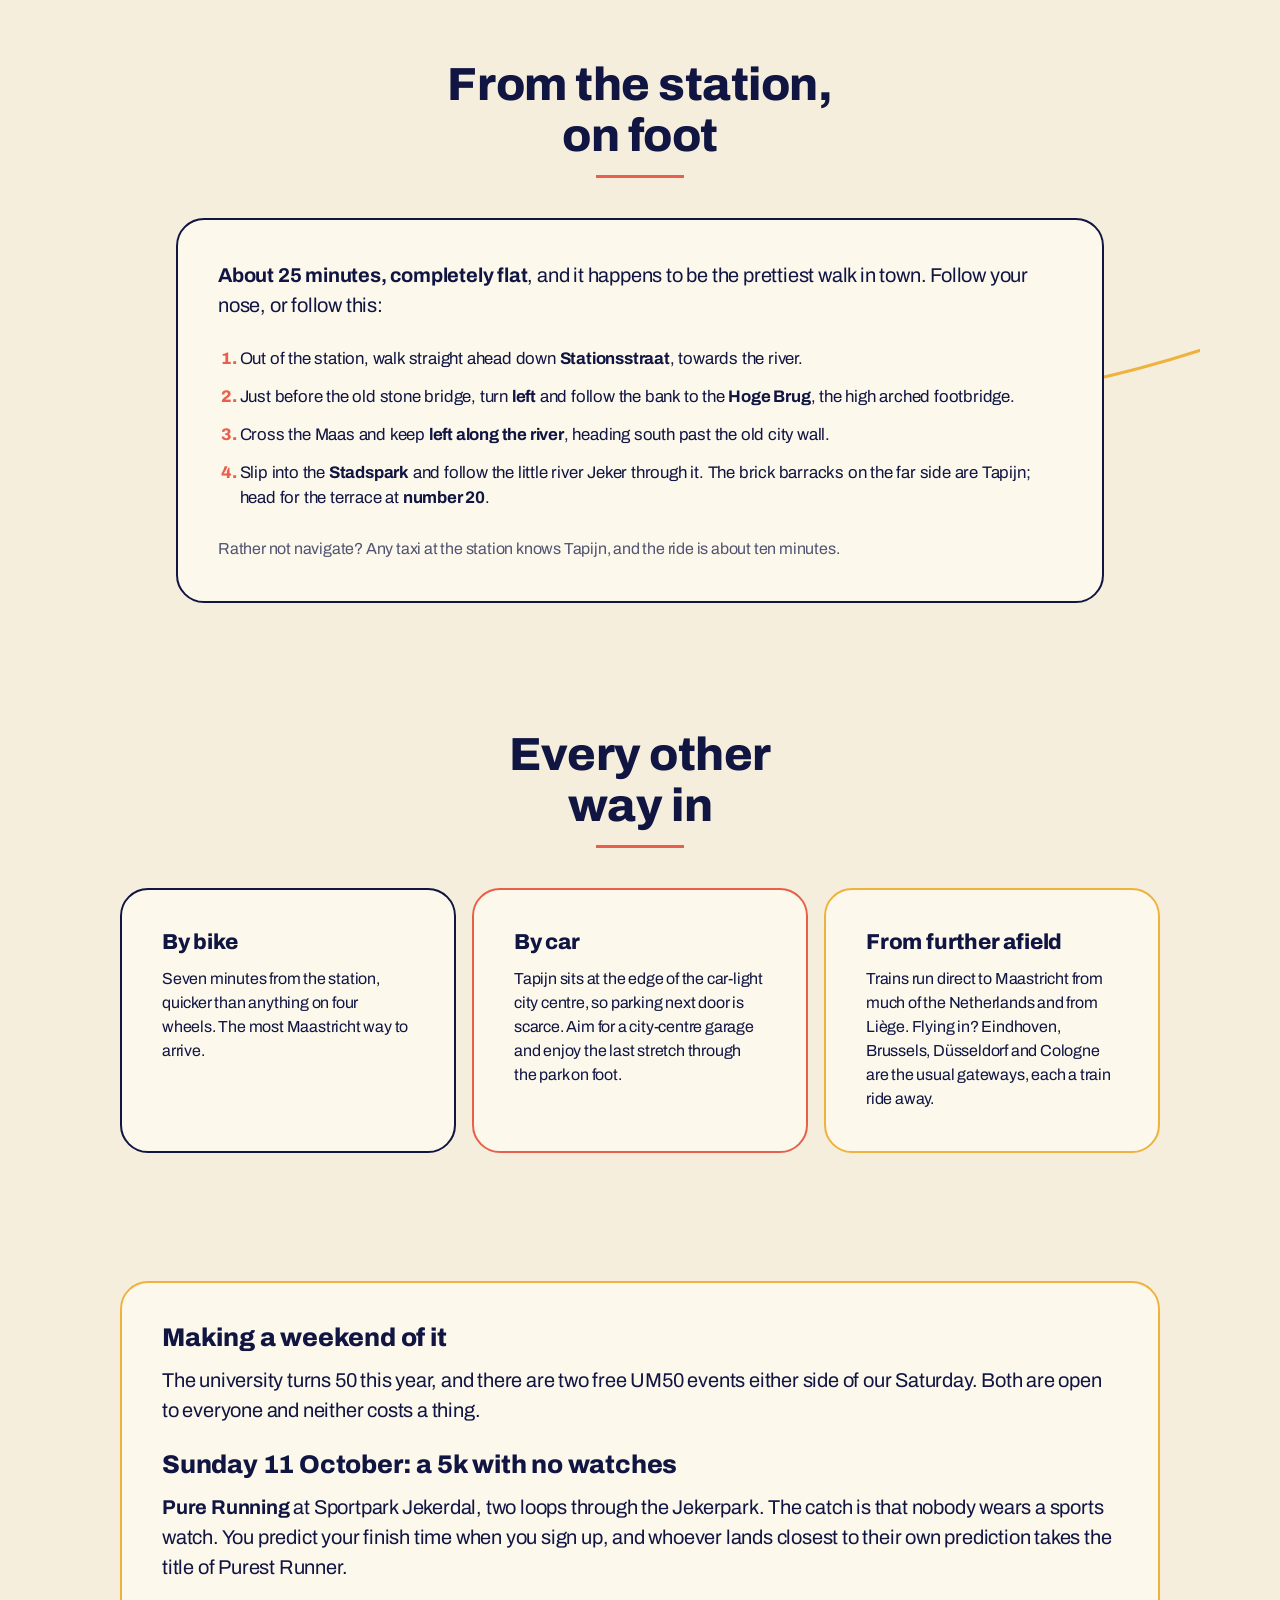
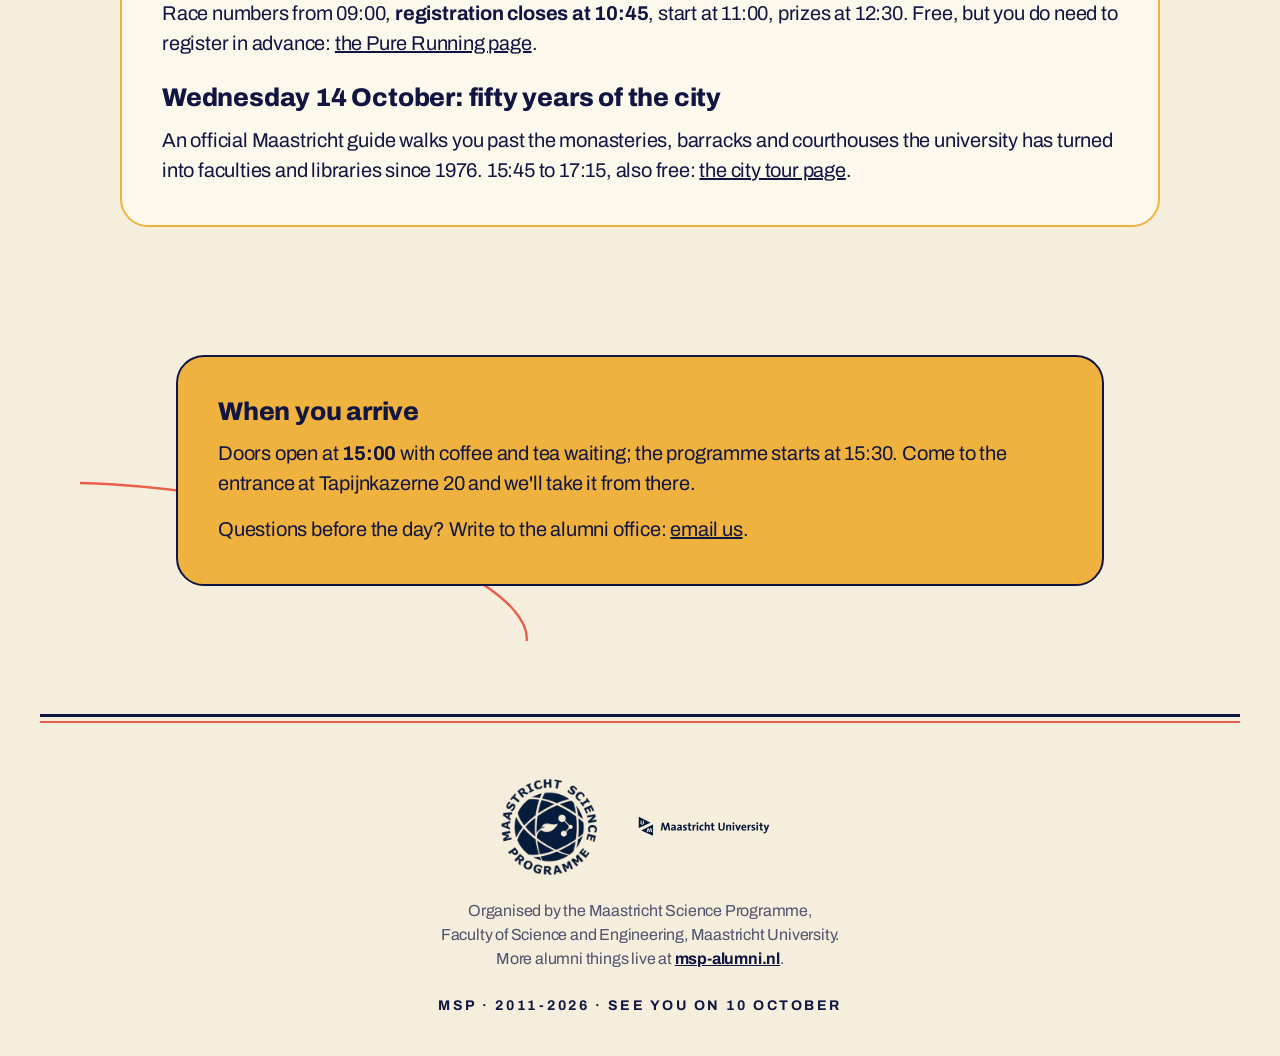
==== commit ea79d5e1: "Getting there: the two free UM50 events either side of our Saturday Pure Running on Sunday 11 Octobe" ====
--- a/getting-there.html
+++ b/getting-there.html
@@ -9,10 +9,10 @@
 
   <meta property="og:title" content="Getting to Tapijn · MSP 15 Years">
   <meta property="og:description" content="The old barracks at the edge of the city park. A 25-minute flat walk from Maastricht station, and prettier than any commute you remember.">
-  <meta property="og:image" content="https://msp-operations.github.io/msp-15-years/assets/img/og-image.jpg">
+  <meta property="og:image" content="https://msp15.nl/assets/img/og-image.jpg">
   <meta property="og:image:width" content="1200">
   <meta property="og:image:height" content="630">
-  <meta property="og:url" content="https://msp-operations.github.io/msp-15-years/getting-there.html">
+  <meta property="og:url" content="https://msp15.nl/getting-there.html">
   <meta property="og:type" content="website">
   <meta name="twitter:card" content="summary_large_image">
 
@@ -136,6 +136,29 @@
       </div>
     </section>
 
+    <section class="section" id="weekend" aria-labelledby="weekend-h">
+      <div class="card card--green reveal">
+        <h2 id="weekend-h">Making a weekend of it</h2>
+        <p>The university turns 50 this year, and there are two free UM50 events either side of our
+          Saturday. Both are open to everyone and neither costs a thing.</p>
+
+        <h3>Sunday 11 October: a 5k with no watches</h3>
+        <p><strong>Pure Running</strong> at Sportpark Jekerdal, two loops through the Jekerpark.
+          The catch is that nobody wears a sports watch. You predict your finish time when you sign
+          up, and whoever lands closest to their own prediction takes the title of Purest Runner.</p>
+        <p>Race numbers from 09:00, <strong>registration closes at 10:45</strong>, start at 11:00,
+          prizes at 12:30. Free, but you do need to register in advance:
+          <a href="https://um50.maastrichtuniversity.nl/en/evenementen/pure-running-events"
+             target="_blank" rel="noopener">the Pure Running page</a>.</p>
+
+        <h3>Wednesday 14 October: fifty years of the city</h3>
+        <p>An official Maastricht guide walks you past the monasteries, barracks and courthouses the
+          university has turned into faculties and libraries since 1976. 15:45 to 17:15, also free:
+          <a href="https://um50.maastrichtuniversity.nl/en/evenementen/stadstour-50-jaar-universiteit-maastricht-6"
+             target="_blank" rel="noopener">the city tour page</a>.</p>
+      </div>
+    </section>
+
     <section class="section arc-bl" id="arrival" aria-labelledby="arrival-h">
       <div class="card card--gold reveal">
         <h2 id="arrival-h">When you arrive</h2>
--- a/css/style.css
+++ b/css/style.css
@@ -106,15 +106,12 @@
   padding: clamp(2.5rem, 8vh, 6rem) clamp(1.25rem, 4vw, 2.5rem) 4rem;
   display: flex; flex-direction: column; align-items: center; gap: 1.75rem;
 }
-.hero-lockup {
-  display: flex; align-items: center; justify-content: center;
-  gap: clamp(.9rem, 3vw, 1.75rem);
-}
-.hero-logo { width: clamp(76px, 11vw, 118px); }
-.hero-15 { width: clamp(150px, 24vw, 250px); height: auto; overflow: visible; }
+/* the lockup: the outline 15 centred, the round logo faded behind it */
+.hero-lockup { position: relative; display: grid; place-items: center; }
+.hero-logo { position: absolute; width: clamp(200px, 31vw, 320px); opacity: .15; }
+.hero-15 { position: relative; width: clamp(165px, 25vw, 260px); height: auto; overflow: visible; }
 @media (max-width: 640px) {
   .hero { gap: 1.1rem; padding-top: 1.75rem; padding-bottom: 2.5rem; }
-  .hero-logo { width: 64px; }
 }
 .hero-pitch { max-width: 35rem; }
 .date-line { display: flex; flex-wrap: wrap; gap: .5rem; justify-content: center; }
@@ -134,6 +131,7 @@
   border: 2px solid var(--ink); cursor: pointer; line-height: 1.3;
 }
 .btn-small { padding: .5rem 1.1rem; font-size: .9rem; }
+.btn-big { padding: 1.15rem 2.4rem; font-size: 1.2rem; }
 .btn-primary { background: var(--ink); color: var(--cream); }
 .btn-ghost { color: var(--ink); background: transparent; }
 .btn-dark { background: var(--ink); color: var(--cream); }
@@ -200,7 +198,7 @@
 .prog-grid p { font-size: 1rem; }
 
 /* hats-in-the-air filmstrip */
-.hats-intro { text-align: center; margin-bottom: 1.5rem; }
+.hats-intro, .section-intro { text-align: center; margin-bottom: 1.5rem; }
 .hats-strip {
   display: flex; gap: 1rem; overflow-x: auto;
   scroll-snap-type: x proximity; -webkit-overflow-scrolling: touch;
@@ -223,7 +221,9 @@
 .photo-grid figure img {
   border-radius: 1.5rem; width: 100%; object-fit: cover;
   border: 2px solid var(--ink);
-}
+  aspect-ratio: 4 / 3; height: auto;
+}
+.photo-grid--single figure img { aspect-ratio: auto; }
 .photo-grid figcaption { font-size: .95rem; margin-top: .6rem; color: var(--ink-soft); }
 .photos-note { margin-top: 1.5rem; text-align: center; color: var(--ink-soft); font-size: 1rem; }
 .ph-credit { display: block; font-size: .8rem; color: var(--ink-soft); margin-top: .15rem; }
@@ -257,24 +257,43 @@
 .share-block { text-align: center; max-width: 42rem; margin-inline: auto; }
 .share-block p { margin-bottom: 1.5rem; }
 
-/* faq */
-.faq-list { display: grid; gap: 1rem; max-width: 58rem; margin-inline: auto; }
-.faq-list details { padding: 1.25rem 1.75rem; border-radius: 1.5rem; }
-.faq-list details:hover { background: #fffdf4; }
-.faq-list summary {
-  font-weight: 700; font-size: 1.15rem; cursor: pointer;
-  list-style: none; position: relative; padding-right: 2rem;
-}
-.faq-list summary::-webkit-details-marker { display: none; }
-.faq-list summary::after {
-  content: ""; position: absolute; right: .25rem; top: .3em;
-  width: .6em; height: .6em;
-  border-right: 3px solid var(--coral); border-bottom: 3px solid var(--coral);
-  transform: rotate(45deg); transition: transform .2s;
-}
-.faq-list details[open] summary::after { transform: rotate(225deg); top: .5em; }
-.faq-list details[open] summary { margin-bottom: .6rem; }
-.faq-list p { font-size: 1rem; }
+/* questions (replaced the FAQ accordions, 1 Sep) */
+.questions-card {
+  max-width: 42rem; margin-inline: auto; text-align: center;
+  display: grid; place-items: center; gap: 1.4rem;
+  padding: clamp(2rem, 5vw, 3rem);
+}
+.questions-line { max-width: 26rem; }
+.rule-pair--mini { flex: none; width: 5.5rem; min-width: 0; }
+
+/* ---------- section dot nav (desktop only) + floating register pill ---------- */
+.dot-nav { display: none; }
+@media (min-width: 992px) {
+  .dot-nav {
+    position: fixed; right: 1.4rem; top: 50%; transform: translateY(-50%);
+    z-index: 40; display: flex; flex-direction: column; gap: 1rem;
+  }
+}
+.dot-nav a {
+  position: relative; display: block; width: 13px; height: 13px;
+  border-radius: 50%; border: 2px solid var(--ink); background: transparent;
+}
+.dot-nav a:hover { background: var(--amber); }
+.dot-nav a.active { background: var(--coral); }
+.dot-nav a span {
+  position: absolute; right: 1.6rem; top: 50%; transform: translateY(-50%);
+  background: var(--ink); color: var(--cream);
+  font-size: .8rem; font-weight: 700; letter-spacing: .02em;
+  padding: .3rem .75rem; border-radius: 99rem; white-space: nowrap;
+  opacity: 0; pointer-events: none; transition: opacity .15s;
+}
+.dot-nav a:hover span, .dot-nav a:focus-visible span { opacity: 1; }
+
+.floating-register {
+  position: fixed; right: 1.25rem; bottom: 1.25rem; z-index: 40;
+  box-shadow: 0 4px 16px rgba(16, 21, 66, .28);
+}
+@media (min-width: 992px) { .floating-register { right: 4rem; } }
 
 /* ---------- footer ---------- */
 .site-foot {
@@ -296,6 +315,41 @@
   text-transform: uppercase;
 }
 
+/* ---------- splash: the 15 with the logo spinning behind it, rules sweeping in.
+   Gated on html.js, auto-dismissed by CSS animation (no JS needed to escape it),
+   skipped entirely under reduced motion. ---------- */
+.splash { display: none; }
+@media (prefers-reduced-motion: no-preference) {
+  .js .splash {
+    display: grid; place-items: center;
+    position: fixed; inset: 0; z-index: 100;
+    background: var(--cream); overflow: hidden;
+    animation: splash-out .55s ease 2.2s forwards;
+  }
+  .js body:has(.splash) { overflow: hidden; }
+  .splash-lockup {
+    position: relative; display: grid; place-items: center;
+    animation: splash-pop .6s ease-out both;
+  }
+  .splash-logo {
+    position: absolute; width: clamp(240px, 38vw, 380px); opacity: .18;
+    animation: splash-spin 16s linear infinite;
+  }
+  .splash-15 { position: relative; width: clamp(190px, 30vw, 300px); height: auto; overflow: visible; }
+  .splash-rules {
+    position: absolute; left: 0; width: 100%; height: 9px;
+    background: linear-gradient(var(--ink) 0 3px, transparent 3px 7px, var(--coral) 7px 9px);
+  }
+  .splash-rules--a { top: 17%; animation: rules-in-l .9s ease-out both, rules-drift 5s ease-in-out .9s infinite alternate; }
+  .splash-rules--b { bottom: 17%; animation: rules-in-r .9s ease-out both, rules-drift 5s ease-in-out .9s infinite alternate-reverse; }
+  @keyframes splash-out { to { opacity: 0; visibility: hidden; } }
+  @keyframes splash-pop { from { opacity: 0; transform: scale(.9); } }
+  @keyframes splash-spin { to { transform: rotate(360deg); } }
+  @keyframes rules-in-l { from { transform: translateX(-100%); } }
+  @keyframes rules-in-r { from { transform: translateX(100%); } }
+  @keyframes rules-drift { from { translate: -1.5% 0; } to { translate: 1.5% 0; } }
+}
+
 /* ---------- reveals (gated on html.js so no-JS visitors see everything) ---------- */
 @media (prefers-reduced-motion: no-preference) {
   .js .reveal {
@@ -305,3 +359,6 @@
   }
   .js .reveal.in { opacity: 1; transform: none; }
 }
+
+/* Weekend card carries two sub-headings after body copy, so h3 needs breathing room */
+#weekend h3 { margin-top: 1.6rem; }
